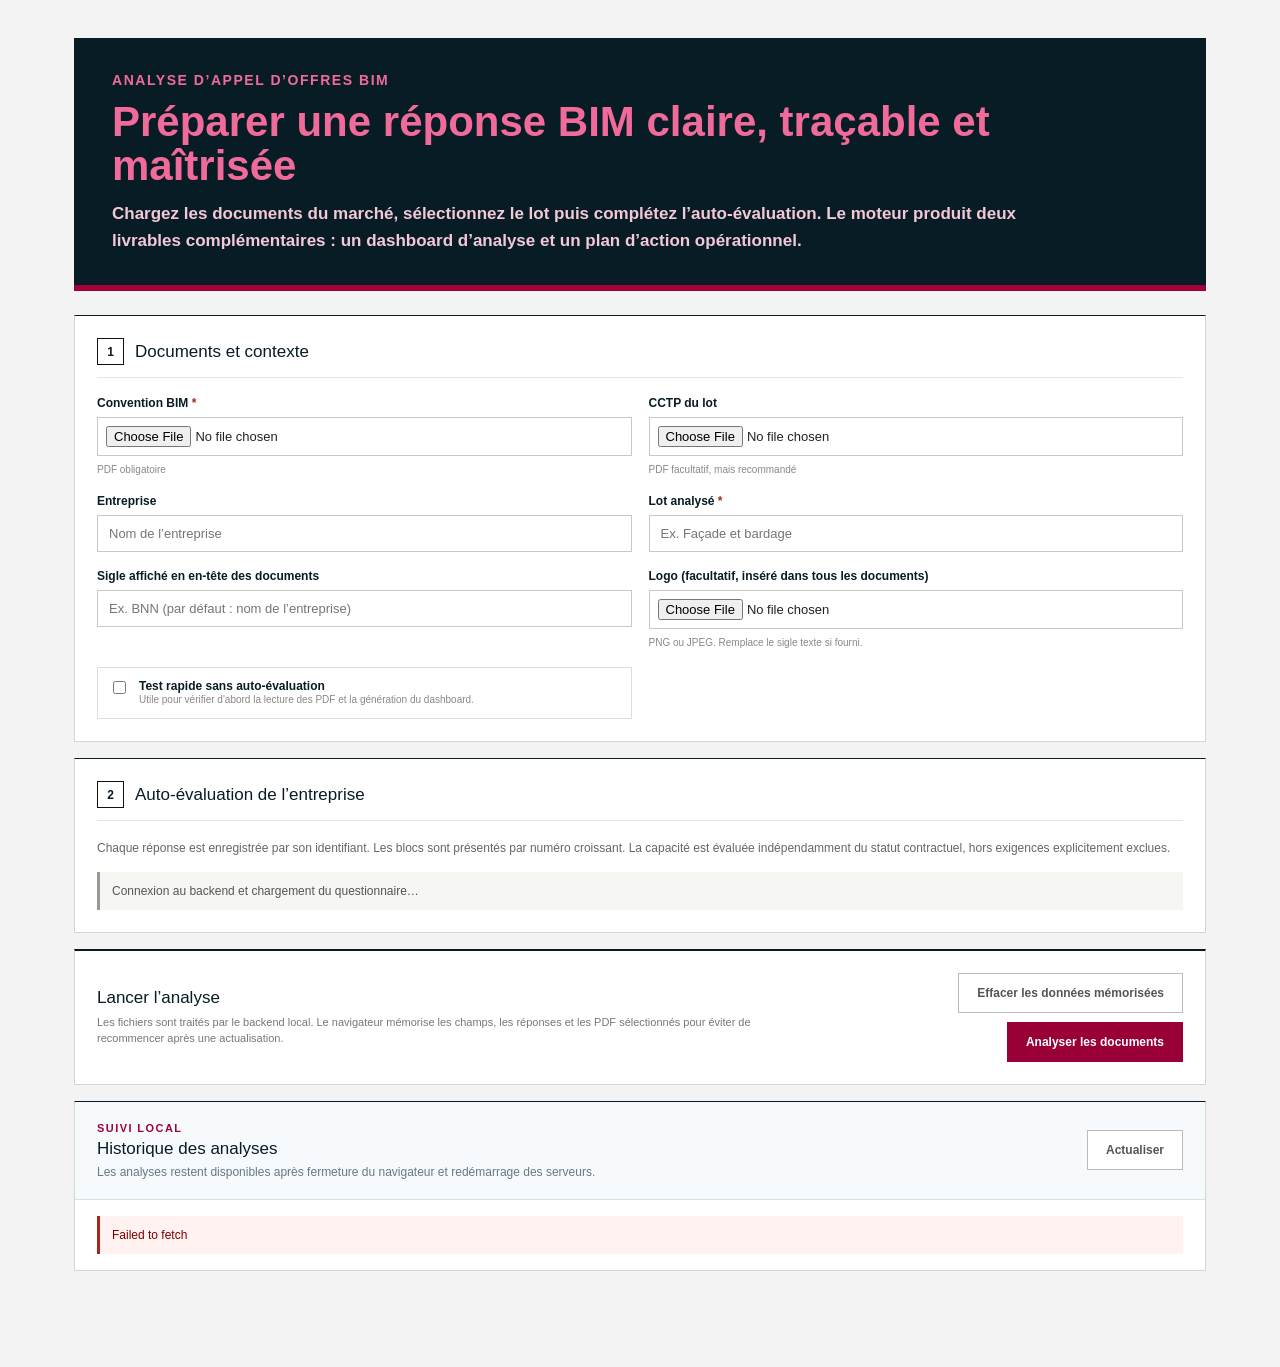
==== frontend/index.html @ 30023cf6 "Corrections V35" ====
<!doctype html>
<html lang="fr">
<head>
  <meta charset="utf-8">
  <meta name="viewport" content="width=device-width, initial-scale=1">
  <title>Outil d’analyse BIM</title>
  <link rel="stylesheet" href="styles.css">
</head>
<body>
  <main class="page">
    <header class="hero">
      <p class="eyebrow">ANALYSE D’APPEL D’OFFRES BIM</p>
      <h1>Préparer une réponse BIM claire, traçable et maîtrisée</h1>
      <p class="intro">Chargez les documents du marché, sélectionnez le lot puis complétez l’<span class="static-term" data-term="Auto-évaluation">auto-évaluation</span>. Le moteur produit deux livrables complémentaires : un dashboard d’analyse et un plan d’action opérationnel.</p>
    </header>

    <form id="analysis-form" novalidate>
      <section class="panel">
        <div class="section-title"><span>1</span><h2>Documents et contexte</h2></div>
        <div class="grid two">
          <label class="field">
            <span><span class="static-term" data-term="Convention BIM">Convention BIM</span> <b>*</b></span>
            <input type="file" name="convention" accept="application/pdf,.pdf" required>
            <small id="convention-file-status">PDF obligatoire</small>
          </label>
          <label class="field">
            <span><span class="static-term" data-term="CCTP">CCTP du lot</span></span>
            <input type="file" name="cctp" accept="application/pdf,.pdf">
            <small id="cctp-file-status">PDF facultatif, mais recommandé</small>
          </label>
          <label class="field">
            <span>Entreprise</span>
            <input type="text" name="entreprise" placeholder="Nom de l’entreprise">
          </label>
          <label class="field">
            <span>Lot analysé <b>*</b></span>
            <input type="text" name="lot" placeholder="Ex. Façade et bardage" required>
          </label>
          <label class="field">
            <span>Sigle affiché en en-tête des documents</span>
            <input type="text" name="marque" placeholder="Ex. BNN (par défaut : nom de l’entreprise)">
          </label>
          <label class="field">
            <span>Logo (facultatif, inséré dans tous les documents)</span>
            <input type="file" name="logo" accept="image/png,image/jpeg,.png,.jpg,.jpeg">
            <small>PNG ou JPEG. Remplace le sigle texte si fourni.</small>
          </label>
          <label class="check-field">
            <input id="sans-eval" type="checkbox" name="sans_eval">
            <span><strong>Test rapide sans auto-évaluation</strong><small>Utile pour vérifier d'abord la lecture des PDF et la génération du dashboard.</small></span>
          </label>
        </div>
      </section>

      <section class="panel" id="questionnaire-panel">
        <div class="section-title"><span>2</span><h2><span class="static-term" data-term="Auto-évaluation">Auto-évaluation</span> de l’entreprise</h2></div>
        <p class="help">Chaque réponse est enregistrée par son identifiant. Les blocs sont présentés par numéro croissant. La capacité est évaluée indépendamment du statut contractuel, hors exigences explicitement exclues.</p>
        <div id="questionnaire-status" class="notice">Chargement du questionnaire…</div>
        <div id="questionnaire"></div>
      </section>

      <section class="panel submit-panel">
        <div>
          <h2>Lancer l’analyse</h2>
          <p>Les fichiers sont traités par le backend local. Le navigateur mémorise les champs, les réponses et les PDF sélectionnés pour éviter de recommencer après une actualisation.</p>
        </div>
        <div class="submit-actions">
          <button id="clear-memory-button" class="secondary-button" type="button">Effacer les données mémorisées</button>
          <button id="submit-button" type="submit">Analyser les documents</button>
        </div>
      </section>
    </form>

    <section id="progress" class="panel result-panel hidden" aria-live="polite"></section>

    <section id="history-panel" class="panel history-panel">
      <div class="history-heading">
        <div>
          <p class="eyebrow">Suivi local</p>
          <h2>Historique des analyses</h2>
          <p>Les analyses restent disponibles après fermeture du navigateur et redémarrage des serveurs.</p>
        </div>
        <button id="refresh-history" class="secondary-button" type="button">Actualiser</button>
      </div>
      <div id="history-status" class="notice">Chargement de l’historique…</div>
      <div id="history-list" class="history-list"></div>
    </section>
  </main>

  <script src="config.js"></script>
  <script src="app.js"></script>
</body>
</html>
---- frontend/styles.css ----
*{box-sizing:border-box}
:root{font-family:Calibri,Carlito,"Segoe UI",Arial,sans-serif;color:#151515;background:#f4f4f1}
body{margin:0}
.page{max-width:1050px;margin:0 auto;padding:38px 24px 80px}
.hero{border-top:3px solid #111;border-bottom:1px solid #111;padding:24px 0 22px;margin-bottom:24px}
.eyebrow{text-transform:uppercase;letter-spacing:.13em;font-size:11px;color:#777;font-weight:700;margin:0 0 10px}
h1{font-size:31px;line-height:1.16;font-weight:400;margin:0 0 12px;max-width:820px}
.intro{color:#555;line-height:1.65;max-width:820px;margin:0}
.panel{background:#fff;border:1px solid #d6d6d0;padding:22px;margin-bottom:16px}
.section-title{display:flex;align-items:center;gap:11px;border-bottom:1px solid #e5e5df;padding-bottom:12px;margin-bottom:18px}
.section-title>span{width:27px;height:27px;border:1px solid #111;display:inline-grid;place-items:center;font-size:12px;font-weight:700}
h2{font-size:17px;margin:0;font-weight:600}
.grid.two{display:grid;grid-template-columns:1fr 1fr;gap:17px}
.field{display:flex;flex-direction:column;gap:7px;font-size:12px;font-weight:700}
.field b{color:#a7251b}
.field small,.check-field small{display:block;color:#888;font-weight:400;line-height:1.4}
input[type=text],input[type=file],select{width:100%;border:1px solid #c9c9c3;background:#fff;padding:10px 11px;font-family:inherit;font-size:13px;color:#222}
input[type=file]{padding:8px}
input:focus,select:focus{outline:2px solid #555;outline-offset:1px}
.check-field{border:1px solid #ddd;padding:11px;display:flex;align-items:flex-start;gap:10px;cursor:pointer;font-size:12px}
.check-field input{margin-top:2px}
.help{font-size:12px;color:#666;line-height:1.55;margin:0 0 14px}
.notice{padding:12px;border-left:3px solid #999;background:#f6f6f3;color:#555;font-size:12px}
.notice.error{border-color:#a7251b;background:#fff2f0;color:#7d0000}
.question-group{border:1px solid #deded8;margin-top:10px}
.question-group summary{cursor:pointer;padding:12px 14px;background:#fafaf7;font-size:12px;font-weight:700;display:flex;justify-content:space-between;gap:10px}
.question-group[open] summary{border-bottom:1px solid #e5e5df}
.group-body{padding:2px 14px 10px}
.question{padding:14px 0;border-bottom:1px solid #eeeeea}
.question:last-child{border-bottom:none}
.question-title{font-size:12px;line-height:1.55;font-weight:600;margin:0 0 9px}
.question-id{color:#999;font-size:10px;margin-right:6px}
.options{display:grid;grid-template-columns:repeat(3,1fr);gap:7px}
.option{display:flex;gap:7px;align-items:flex-start;border:1px solid #ddd;padding:8px;cursor:pointer;font-size:11px;line-height:1.4;background:#fff}
.option:has(input:checked){border-color:#111;background:#f5f5f2}
.option input{margin-top:2px;flex:0 0 auto}
.submit-panel{display:flex;justify-content:space-between;align-items:center;gap:20px;border-top:2px solid #111}
.submit-panel p{margin:6px 0 0;color:#777;font-size:11px;line-height:1.5}
button{border:1px solid #111;background:#111;color:#fff;padding:12px 18px;font-family:inherit;font-size:12px;font-weight:700;cursor:pointer;white-space:nowrap}
button:hover{background:#333}
button:disabled{opacity:.55;cursor:not-allowed}
.hidden{display:none!important}
.result-panel{border-left:4px solid #111}
.result-panel h2{margin-bottom:8px}
.result-panel p{font-size:12px;color:#555;line-height:1.6}
.result-panel.error{border-left-color:#a7251b;background:#fff7f5}
.actions{display:flex;gap:9px;flex-wrap:wrap;margin-top:14px}
.actions a{border:1px solid #111;padding:9px 12px;color:#111;text-decoration:none;font-size:12px;font-weight:700}
.actions a.primary{background:#111;color:#fff}
code{font-family:ui-monospace,SFMono-Regular,Menlo,monospace;font-size:.95em}
@media(max-width:760px){.grid.two,.options{grid-template-columns:1fr}.submit-panel{align-items:stretch;flex-direction:column}.submit-panel button{width:100%}h1{font-size:25px}.page{padding:22px 12px 55px}.panel{padding:16px}}
.submit-actions{display:flex;gap:9px;align-items:center;flex-wrap:wrap;justify-content:flex-end}
.secondary-button{background:#fff;color:#555;border-color:#bbb;font-weight:600}
.secondary-button:hover{background:#f3f3ef;color:#111}
.stored-file{color:#166534!important;font-weight:700!important}
.actions button{border:1px solid #111;padding:9px 12px;color:#111;background:#fff;font-family:inherit;font-size:12px;font-weight:700;cursor:pointer;white-space:nowrap}
.actions button:hover{background:#f2f2ee}
.actions button:disabled{opacity:.55;cursor:wait}
@media(max-width:760px){.submit-actions{width:100%;flex-direction:column}.submit-actions button{width:100%}}

.deliverables{display:grid;grid-template-columns:repeat(2,minmax(0,1fr));gap:12px;margin-top:16px}
.deliverable{border:1px solid #d8d8d2;background:#fff;padding:14px}
.deliverable h3{font-size:13px;margin:0 0 6px;color:#111}
.deliverable p{margin:0;color:#666;font-size:11px!important;line-height:1.5!important}
.deliverable .actions{margin-top:10px}
.primary-action{background:#111!important;color:#fff!important}
@media(max-width:760px){.deliverables{grid-template-columns:1fr}}


/* Identité BNN 2026 */
:root{--bnn-navy:#071C24;--bnn-magenta:#9A0038;--bnn-graphite:#4D555A;--bnn-light:#F3F3F3;--bnn-white:#FFFFFF}
body{color:var(--bnn-navy);background:var(--bnn-light)}
header,.app-header,.topbar{background:var(--bnn-navy)!important;border-bottom:3px solid var(--bnn-magenta)!important}
button.primary,.btn-primary{background:var(--bnn-magenta)!important;border-color:var(--bnn-magenta)!important}
button.secondary,.btn-secondary{border-color:var(--bnn-navy)!important;color:var(--bnn-navy)!important}
h1,h2,h3{color:var(--bnn-navy)}

/* Identité BNN - version renforcée */
:root{--bnn-navy:#071C24;--bnn-magenta:#9A0038;--bnn-graphite:#4D555A;--bnn-soft:#F3F3F3}
body{background:var(--bnn-soft)!important;color:var(--bnn-navy)!important;font-family:Calibri,Carlito,"Segoe UI",Arial,sans-serif!important}
header,.app-header,.hero{background:var(--bnn-navy)!important;border-bottom:5px solid var(--bnn-magenta)!important;color:#fff!important}
button.primary,.btn-primary,[type=submit]{background:var(--bnn-magenta)!important;border-color:var(--bnn-magenta)!important;color:#fff!important}
.result-card,.panel,.card{border-top-color:var(--bnn-navy)!important}


/* Typographie retenue */
h1,h2,h3,.hero .eyebrow,.section-title{font-family:"Calibri Light",Calibri,Carlito,"Segoe UI",Arial,sans-serif;font-weight:300}
body,input,select,button,textarea{font-family:Calibri,Carlito,"Segoe UI",Arial,sans-serif}
.question-title,.field,.status,.badge,strong,b{font-family:Calibri,Carlito,"Segoe UI",Arial,sans-serif}


/* Bandeau principal - lisibilité renforcée */
.page{max-width:1180px}
.hero{background:#071C24!important;border-top:0!important;border-bottom:6px solid #A1003D!important;padding:34px 38px 31px!important;margin-bottom:24px;color:#fff}
.hero .eyebrow{font-family:Calibri,Carlito,"Segoe UI",Arial,sans-serif!important;font-size:14px!important;letter-spacing:.11em!important;color:#F06A9A!important;font-weight:800!important;margin-bottom:12px!important}
.hero h1{font-family:"Calibri Light",Calibri,Carlito,"Segoe UI",Arial,sans-serif!important;font-size:42px!important;line-height:1.04!important;font-weight:700!important;color:#F06A9A!important;max-width:none!important;margin-bottom:14px!important}
.hero .intro{font-size:17px!important;line-height:1.55!important;font-weight:600!important;color:#F5C8D8!important;max-width:960px!important}
.question-group summary{color:#071C24}
.question-group summary span:first-child{font-size:13px}
@media(max-width:760px){.hero{padding:26px 20px 24px!important}.hero h1{font-size:31px!important}.hero .intro{font-size:15px!important}}


/* V9 — progression réelle et historique sur la page principale */
.live-progress-head{display:flex;justify-content:space-between;align-items:flex-start;gap:20px}.live-progress-head .eyebrow{color:#A1003D;margin-bottom:5px}.live-progress-head strong{font-family:"Calibri Light",Calibri,Carlito,"Segoe UI",Arial,sans-serif;font-size:34px;color:#A1003D}.analysis-track,.mini-track{height:9px;background:#E3EBEF;overflow:hidden;margin:14px 0}.analysis-track i,.mini-track i{display:block;height:100%;background:#A1003D;transition:width .35s ease}.stage-list{list-style:none;margin:16px 0 0;padding:0;display:grid;grid-template-columns:repeat(2,minmax(0,1fr));gap:7px 18px}.stage-list li{display:flex;gap:8px;color:#74858E;font-size:12px}.stage-list li span{font-weight:800}.stage-list li.done{color:#176B55}.stage-list li.current{color:#A1003D;font-weight:700}.completion-meta{margin-top:14px!important}.primary-deliverable{border-top:4px solid #A1003D}.history-panel{padding:0;overflow:hidden}.history-heading{display:flex;justify-content:space-between;align-items:center;gap:20px;padding:20px 22px;border-bottom:1px solid #D6E0E5;background:#F7FAFC}.history-heading .eyebrow{color:#A1003D;margin-bottom:5px}.history-heading p:last-child{margin:6px 0 0;color:#667985;font-size:12px}.history-heading button{flex:0 0 auto}.history-panel>.notice{margin:16px 22px}.history-list{display:grid}.history-item{display:grid;grid-template-columns:minmax(0,1fr) auto;gap:20px;padding:17px 22px;border-top:1px solid #DCE5EA;background:#fff}.history-item:first-child{border-top:0}.history-topline{display:flex;align-items:center;gap:10px;flex-wrap:wrap}.history-topline>strong{font-size:15px;color:#071C24}.history-main p{margin:5px 0;color:#314A59;font-size:12px}.history-main small{color:#758892;font-size:11px}.history-badge{font-size:10px;text-transform:uppercase;font-weight:800;padding:3px 7px;border:1px solid #C9D6DE;color:#49697D}.history-badge.completed{color:#176B55;border-color:#92BFAE;background:#EFF8F4}.history-badge.running,.history-badge.queued{color:#1F5D8C;border-color:#9CC0D8;background:#EFF6FA}.history-badge.error{color:#9A0038;border-color:#D9A2B6;background:#FFF2F7}.history-side{min-width:190px;display:flex;flex-direction:column;align-items:flex-end;gap:8px}.history-side>span{font-size:11px;color:#667985}.history-actions{display:flex;gap:7px;flex-wrap:wrap;justify-content:flex-end}.history-actions a{border:1px solid #071C24;color:#071C24;text-decoration:none;padding:7px 9px;font-size:11px;font-weight:700}.history-actions a:first-child{background:#A1003D;border-color:#A1003D;color:#fff}.delete-history{background:#fff;color:#667985;border-color:#C9D6DE;padding:6px 9px;font-size:10px}.history-error{color:#9A0038!important}.mini-track{height:5px;max-width:420px;margin:9px 0 5px}
@media(max-width:760px){.live-progress-head,.history-heading{align-items:stretch;flex-direction:column}.stage-list{grid-template-columns:1fr}.history-item{grid-template-columns:1fr}.history-side{min-width:0;align-items:flex-start}.history-actions{justify-content:flex-start}.history-heading button{width:100%}}

/* V9 — infobulles partagées et livrables ouvrables/téléchargeables */
.term-tip{position:relative;display:inline-block;outline:none}
.term-tip>span:first-child{border-bottom:1px dotted #A1003D;cursor:help}
.term-bubble{display:none;position:absolute;left:0;bottom:calc(100% + 7px);z-index:120;width:310px;background:#071C24;color:#fff;padding:10px 11px;font-size:12px;line-height:1.45;font-weight:400;text-transform:none;letter-spacing:normal;box-shadow:0 7px 20px rgba(7,28,36,.28)}
.term-bubble small{display:block;margin-top:7px;padding-top:6px;border-top:1px solid rgba(255,255,255,.24);color:#F5C8D8;font-size:10px}
.term-tip:hover .term-bubble,.term-tip:focus .term-bubble{display:block}
.static-term{display:inline}
.history-actions{display:grid;grid-template-columns:1fr 1fr;gap:6px;width:100%}
.history-actions a{display:flex;align-items:center;justify-content:center;text-align:center;min-height:34px}
.deliverable .actions a{flex:1 1 190px;text-align:center}
@media(max-width:760px){.term-bubble{position:fixed;left:12px;right:12px;bottom:12px;width:auto}.history-actions{grid-template-columns:1fr}.deliverable .actions a{flex-basis:100%}}
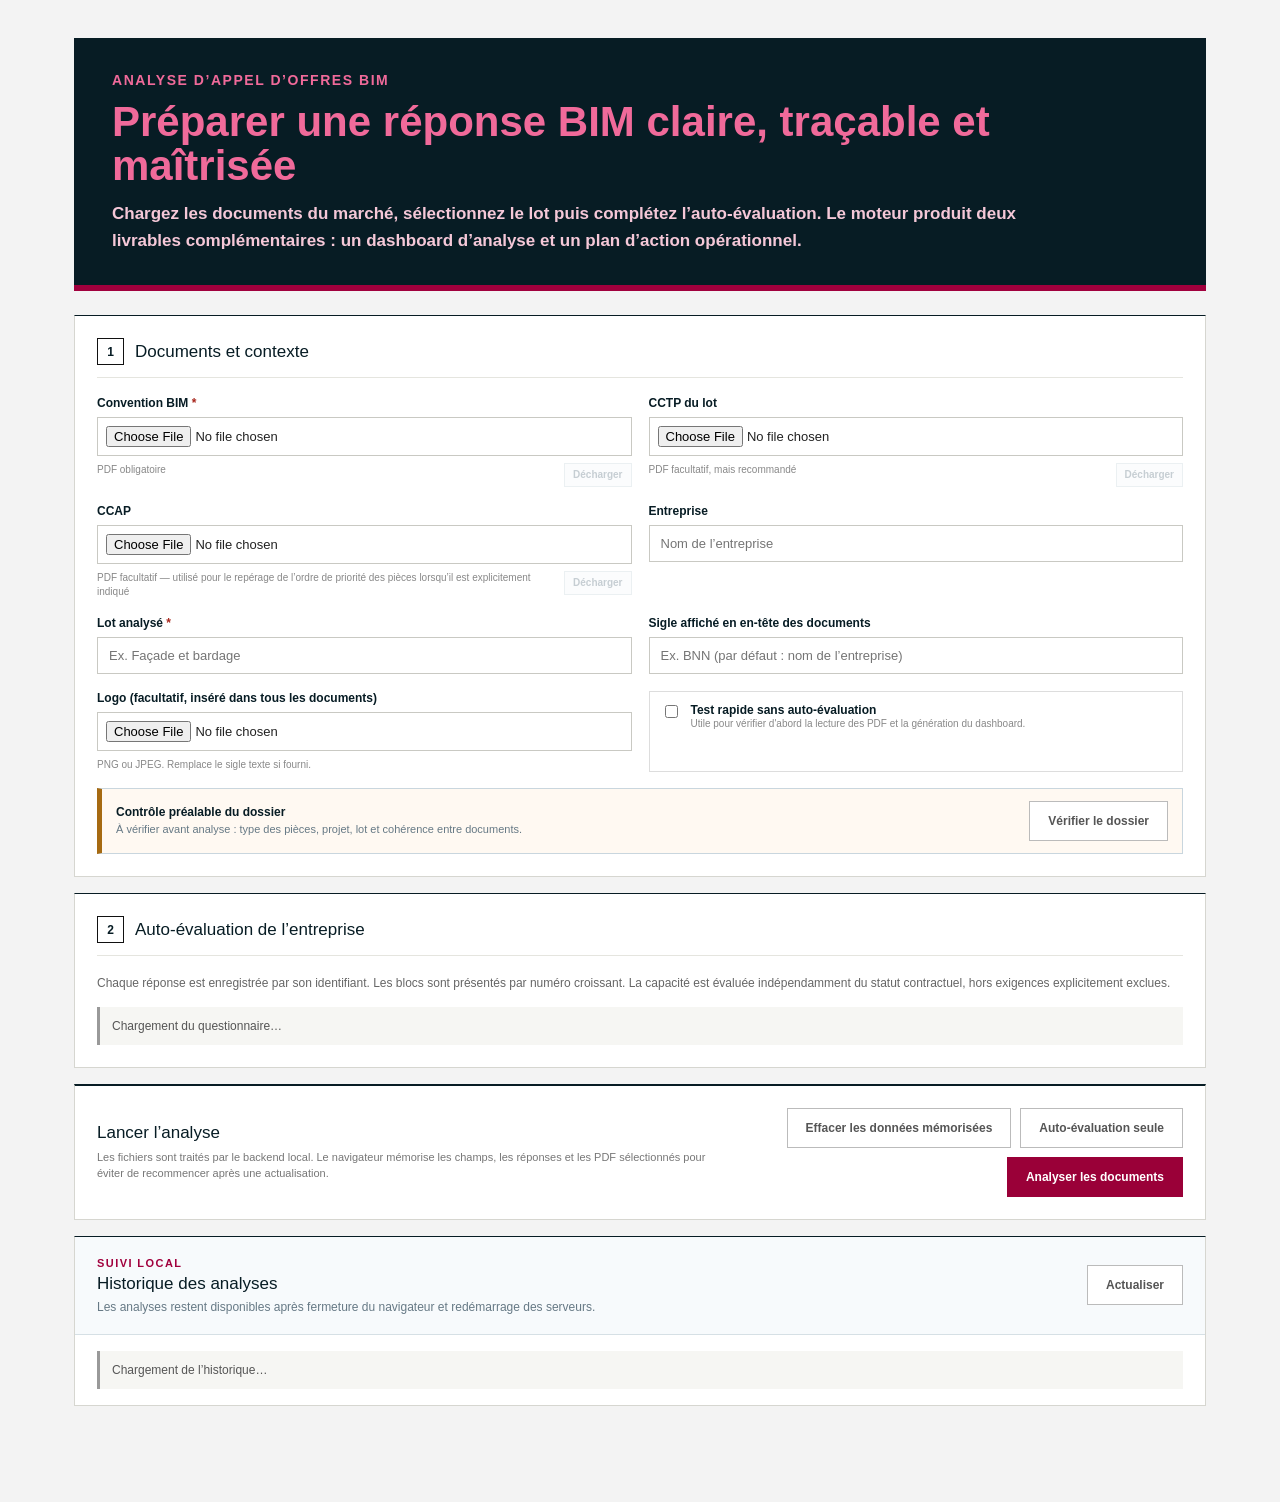
==== commit 4564c213: "DEV07 - precheck renforce projet lot documents et PDF scannes" ====
--- a/frontend/index.html
+++ b/frontend/index.html
@@ -21,12 +21,17 @@
           <label class="field">
             <span><span class="static-term" data-term="Convention BIM">Convention BIM</span> <b>*</b></span>
             <input type="file" name="convention" accept="application/pdf,.pdf" required>
-            <small id="convention-file-status">PDF obligatoire</small>
+            <div class="file-status-row"><small id="convention-file-status">PDF obligatoire</small><button class="file-clear-button" type="button" data-clear-file="convention" disabled aria-disabled="true">Décharger</button></div>
           </label>
           <label class="field">
             <span><span class="static-term" data-term="CCTP">CCTP du lot</span></span>
             <input type="file" name="cctp" accept="application/pdf,.pdf">
-            <small id="cctp-file-status">PDF facultatif, mais recommandé</small>
+            <div class="file-status-row"><small id="cctp-file-status">PDF facultatif, mais recommandé</small><button class="file-clear-button" type="button" data-clear-file="cctp" disabled aria-disabled="true">Décharger</button></div>
+          </label>
+          <label class="field">
+            <span>CCAP</span>
+            <input type="file" name="ccap" accept="application/pdf,.pdf">
+            <div class="file-status-row"><small id="ccap-file-status">PDF facultatif — utilisé pour le repérage de l’ordre de priorité des pièces lorsqu’il est explicitement indiqué</small><button class="file-clear-button" type="button" data-clear-file="ccap" disabled aria-disabled="true">Décharger</button></div>
           </label>
           <label class="field">
             <span>Entreprise</span>
@@ -50,6 +55,10 @@
             <span><strong>Test rapide sans auto-évaluation</strong><small>Utile pour vérifier d'abord la lecture des PDF et la génération du dashboard.</small></span>
           </label>
         </div>
+        <div id="live-precheck" class="live-precheck pending" aria-live="polite">
+          <div><strong>Contrôle préalable du dossier</strong><span id="live-precheck-text">À vérifier avant analyse : type des pièces, projet, lot et cohérence entre documents.</span></div>
+          <button id="precheck-button" class="secondary-button" type="button">Vérifier le dossier</button>
+        </div>
       </section>
 
       <section class="panel" id="questionnaire-panel">
@@ -66,6 +75,7 @@
         </div>
         <div class="submit-actions">
           <button id="clear-memory-button" class="secondary-button" type="button">Effacer les données mémorisées</button>
+          <button id="autoeval-button" class="secondary-button" type="button">Auto-évaluation seule</button>
           <button id="submit-button" type="submit">Analyser les documents</button>
         </div>
       </section>
--- a/frontend/styles.css
+++ b/frontend/styles.css
@@ -115,3 +115,40 @@
 .history-actions a{display:flex;align-items:center;justify-content:center;text-align:center;min-height:34px}
 .deliverable .actions a{flex:1 1 190px;text-align:center}
 @media(max-width:760px){.term-bubble{position:fixed;left:12px;right:12px;bottom:12px;width:auto}.history-actions{grid-template-columns:1fr}.deliverable .actions a{flex-basis:100%}}
+
+
+/* Cycle 50 — vérification intégrée avant analyse */
+.precheck-overlay{position:fixed;inset:0;z-index:1000;background:rgba(7,28,36,.62);display:flex;align-items:center;justify-content:center;padding:24px}
+.precheck-dialog{width:min(650px,100%);background:#fff;border-top:5px solid #A1003D;box-shadow:0 18px 55px rgba(7,28,36,.28);color:#071C24}
+.precheck-head{padding:22px 24px 14px;border-bottom:1px solid #D7E1E6}
+.precheck-kicker{margin:0 0 4px;color:#A1003D;font-size:10px;font-weight:800;text-transform:uppercase;letter-spacing:.06em}
+.precheck-head h2{margin:0;font-family:"Calibri Light",Calibri,Carlito,"Segoe UI",Arial,sans-serif;font-size:24px;font-weight:700;color:#071C24}
+.precheck-body{padding:18px 24px 20px}
+.precheck-summary{display:grid;grid-template-columns:180px 1fr;border:1px solid #D7E1E6;margin-bottom:14px}
+.precheck-summary>div{display:contents}
+.precheck-summary span,.precheck-summary strong{padding:8px 10px;border-bottom:1px solid #E7EEF2}
+.precheck-summary>div:last-child span,.precheck-summary>div:last-child strong{border-bottom:0}
+.precheck-summary span{background:#F7FAFC;color:#667985;font-size:10px;font-weight:800;text-transform:uppercase}
+.precheck-summary strong{font-size:12px;font-weight:700;color:#071C24}
+.precheck-status.ok{color:#176B55}.precheck-status.warning{color:#A1003D}.precheck-status.neutral{color:#A66A12}
+.precheck-warning{margin:0 0 14px;padding:10px 12px;background:#FFF6F1;border-left:3px solid #A66A12;color:#664514;font-size:12px;line-height:1.5}
+.precheck-check{display:flex;gap:10px;align-items:flex-start;padding:11px 12px;border:1px solid #D7E1E6;background:#F7FAFC;font-size:12px;line-height:1.45;cursor:pointer}
+.precheck-check+.precheck-check{margin-top:9px}.precheck-check input{margin-top:2px;accent-color:#A1003D}
+.precheck-check-warning{border-color:#D9A2B6;background:#FFF2F7}
+.precheck-actions{display:flex;justify-content:flex-end;gap:9px;padding:14px 24px 20px;border-top:1px solid #D7E1E6}
+.precheck-actions button{min-width:135px}.precheck-launch{background:#A1003D!important;border-color:#A1003D!important;color:#fff!important}
+.precheck-launch:disabled{opacity:.38!important;cursor:not-allowed!important}
+@media(max-width:620px){.precheck-overlay{padding:10px}.precheck-summary{grid-template-columns:1fr}.precheck-summary>div{display:block;border-bottom:1px solid #E7EEF2}.precheck-summary span,.precheck-summary strong{display:block;border-bottom:0}.precheck-summary>div:last-child{border-bottom:0}.precheck-actions{flex-direction:column-reverse}.precheck-actions button{width:100%}}
+
+
+/* DEV05 — gestion des documents et contrôle de cohérence avant analyse */
+.file-status-row{display:flex;align-items:flex-start;justify-content:space-between;gap:10px}.file-status-row small{flex:1 1 auto}.file-clear-button{flex:0 0 auto;background:#fff!important;color:#667985!important;border:1px solid #C9D6DE!important;padding:5px 8px!important;font-size:10px!important;line-height:1.2!important}.file-clear-button:hover{color:#A1003D!important;border-color:#A1003D!important}.file-clear-button:disabled{opacity:.48;cursor:not-allowed!important;color:#8A9AA4!important;border-color:#D7E1E6!important;background:#F7FAFC!important}.precheck-dialog{width:min(780px,100%)}.precheck-docs{border:1px solid #D7E1E6;margin:0 0 14px}.precheck-docs-title{padding:8px 10px;background:#F7FAFC;color:#667985;font-size:10px;font-weight:800;text-transform:uppercase}.precheck-doc-row{display:grid;grid-template-columns:100px minmax(0,1fr) 120px;gap:8px;align-items:start;padding:8px 10px;border-top:1px solid #E7EEF2;font-size:11px}.precheck-doc-row strong{font-size:11px}.precheck-doc-row small{color:#667985;line-height:1.4}.precheck-alerts{display:grid;gap:8px;margin-bottom:14px}.precheck-warning.danger{background:#FFF2F7;border-left-color:#A1003D;color:#7A1235;margin:0}.precheck-warning.info{background:#F2F7FA;border-left-color:#1F5D8C;color:#314A59;margin:0}@media(max-width:620px){.file-status-row{display:block}.file-clear-button{margin-top:6px}.precheck-doc-row{grid-template-columns:1fr}.precheck-doc-row span{display:block}}
+
+
+/* DEV07 — contrôle préalable visible et obligatoire */
+.live-precheck{margin-top:16px;padding:12px 14px;border:1px solid #C9D6DE;border-left:5px solid #A66A12;background:#FFF9F2;display:flex;align-items:center;justify-content:space-between;gap:16px}
+.live-precheck>div{display:grid;gap:3px}.live-precheck strong{font-size:12px;color:#071C24}.live-precheck span{font-size:11px;line-height:1.45;color:#667985}
+.live-precheck.ok{border-left-color:#176B55;background:#F1F8F5}.live-precheck.warning{border-left-color:#A66A12;background:#FFF9F2}.live-precheck.danger{border-left-color:#A1003D;background:#FFF2F7}.live-precheck.checking{border-left-color:#1F5D8C;background:#F2F7FA}
+.live-precheck.danger span{color:#7A1235}.live-precheck.warning span{color:#664514}.live-precheck.ok span{color:#176B55}
+.live-precheck button{flex:0 0 auto}.precheck-blocking-message{padding:12px 14px;border:1px solid #D9A2B6;background:#FFF2F7;color:#7A1235;font-size:12px;font-weight:700;line-height:1.45}
+@media(max-width:760px){.live-precheck{align-items:stretch;flex-direction:column}.live-precheck button{width:100%}}
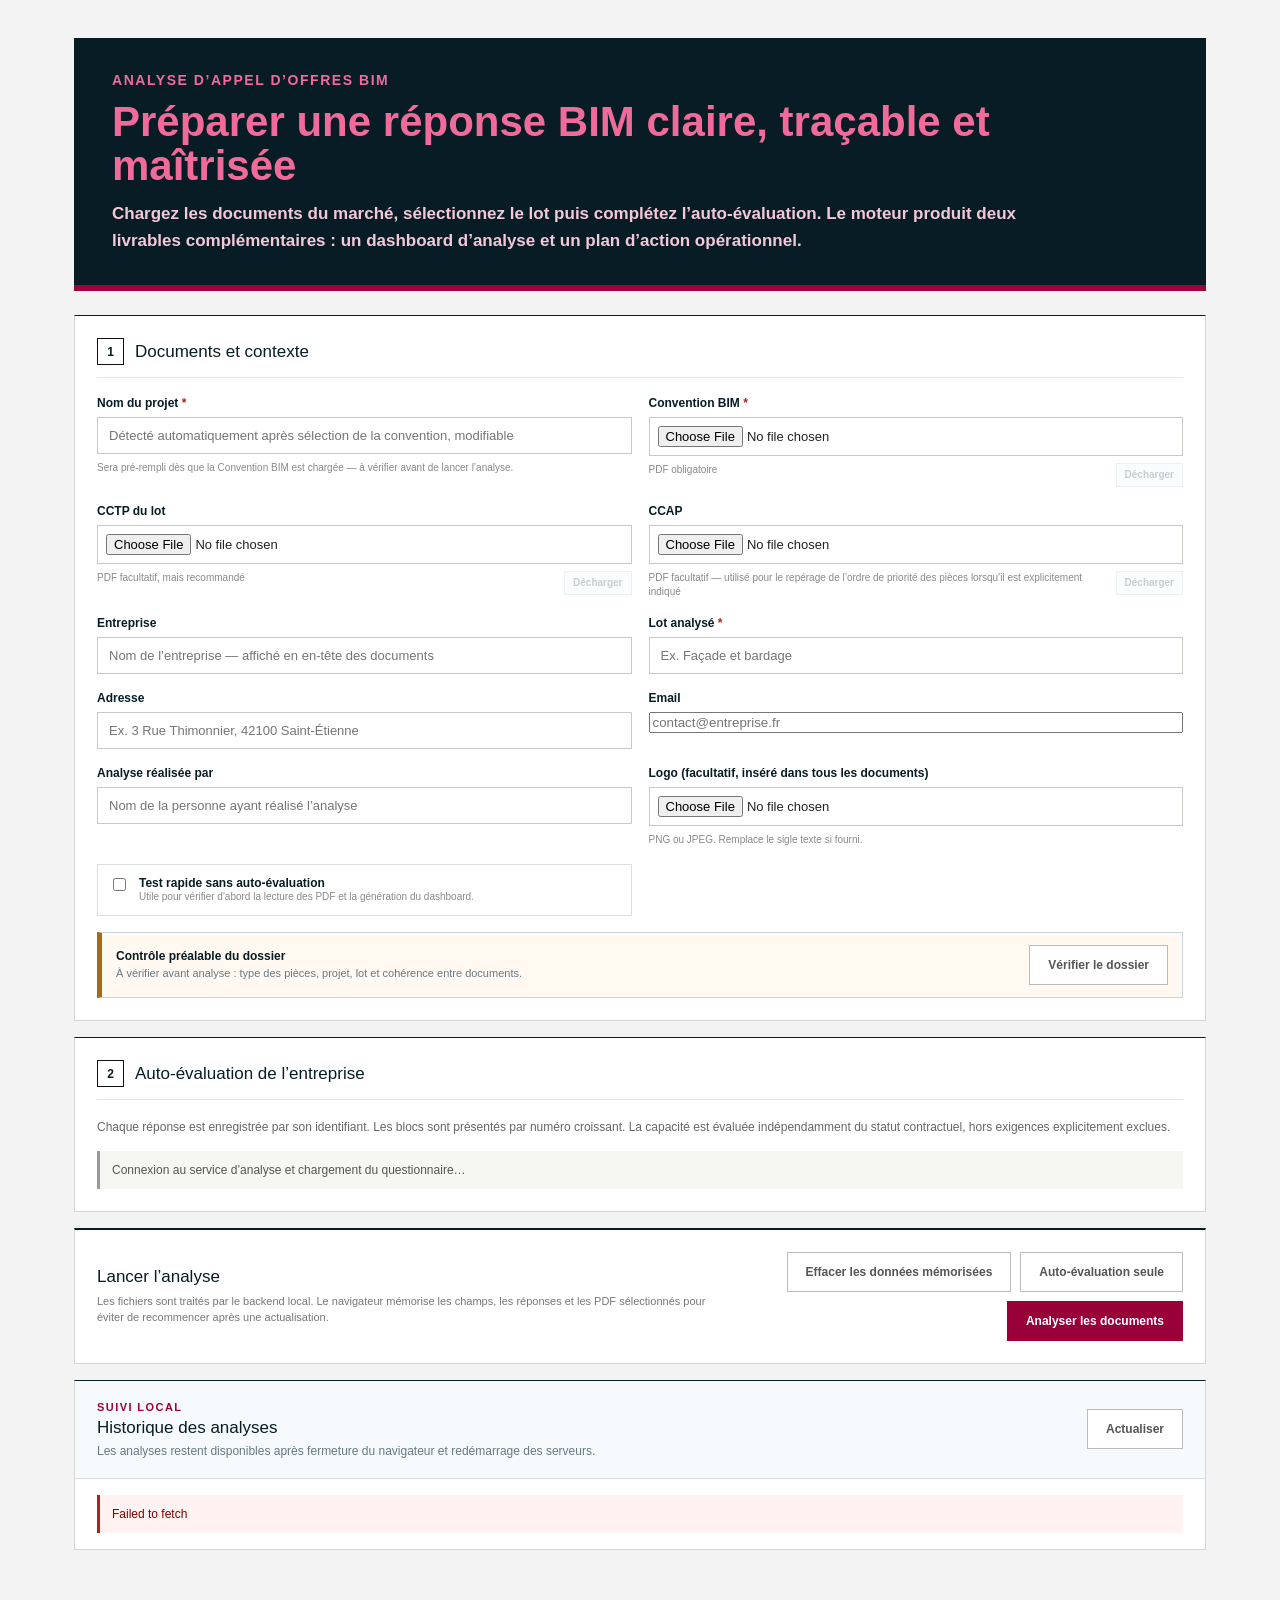
==== commit 9d5cb09b: "DEV07 exact - correction version hybride frontend backend" ====
--- a/frontend/index.html
+++ b/frontend/index.html
@@ -19,6 +19,11 @@
         <div class="section-title"><span>1</span><h2>Documents et contexte</h2></div>
         <div class="grid two">
           <label class="field">
+            <span>Nom du projet <b>*</b></span>
+            <input type="text" name="projet" id="projet-field" placeholder="Détecté automatiquement après sélection de la convention, modifiable" required>
+            <small id="projet-status">Sera pré-rempli dès que la Convention BIM est chargée — à vérifier avant de lancer l’analyse.</small>
+          </label>
+          <label class="field">
             <span><span class="static-term" data-term="Convention BIM">Convention BIM</span> <b>*</b></span>
             <input type="file" name="convention" accept="application/pdf,.pdf" required>
             <div class="file-status-row"><small id="convention-file-status">PDF obligatoire</small><button class="file-clear-button" type="button" data-clear-file="convention" disabled aria-disabled="true">Décharger</button></div>
@@ -35,15 +40,23 @@
           </label>
           <label class="field">
             <span>Entreprise</span>
-            <input type="text" name="entreprise" placeholder="Nom de l’entreprise">
+            <input type="text" name="entreprise" placeholder="Nom de l’entreprise — affiché en en-tête des documents">
           </label>
           <label class="field">
             <span>Lot analysé <b>*</b></span>
             <input type="text" name="lot" placeholder="Ex. Façade et bardage" required>
           </label>
           <label class="field">
-            <span>Sigle affiché en en-tête des documents</span>
-            <input type="text" name="marque" placeholder="Ex. BNN (par défaut : nom de l’entreprise)">
+            <span>Adresse</span>
+            <input type="text" name="adresse" placeholder="Ex. 3 Rue Thimonnier, 42100 Saint-Étienne">
+          </label>
+          <label class="field">
+            <span>Email</span>
+            <input type="email" name="email" placeholder="contact@entreprise.fr">
+          </label>
+          <label class="field">
+            <span>Analyse réalisée par</span>
+            <input type="text" name="analyste" placeholder="Nom de la personne ayant réalisé l’analyse">
           </label>
           <label class="field">
             <span>Logo (facultatif, inséré dans tous les documents)</span>
